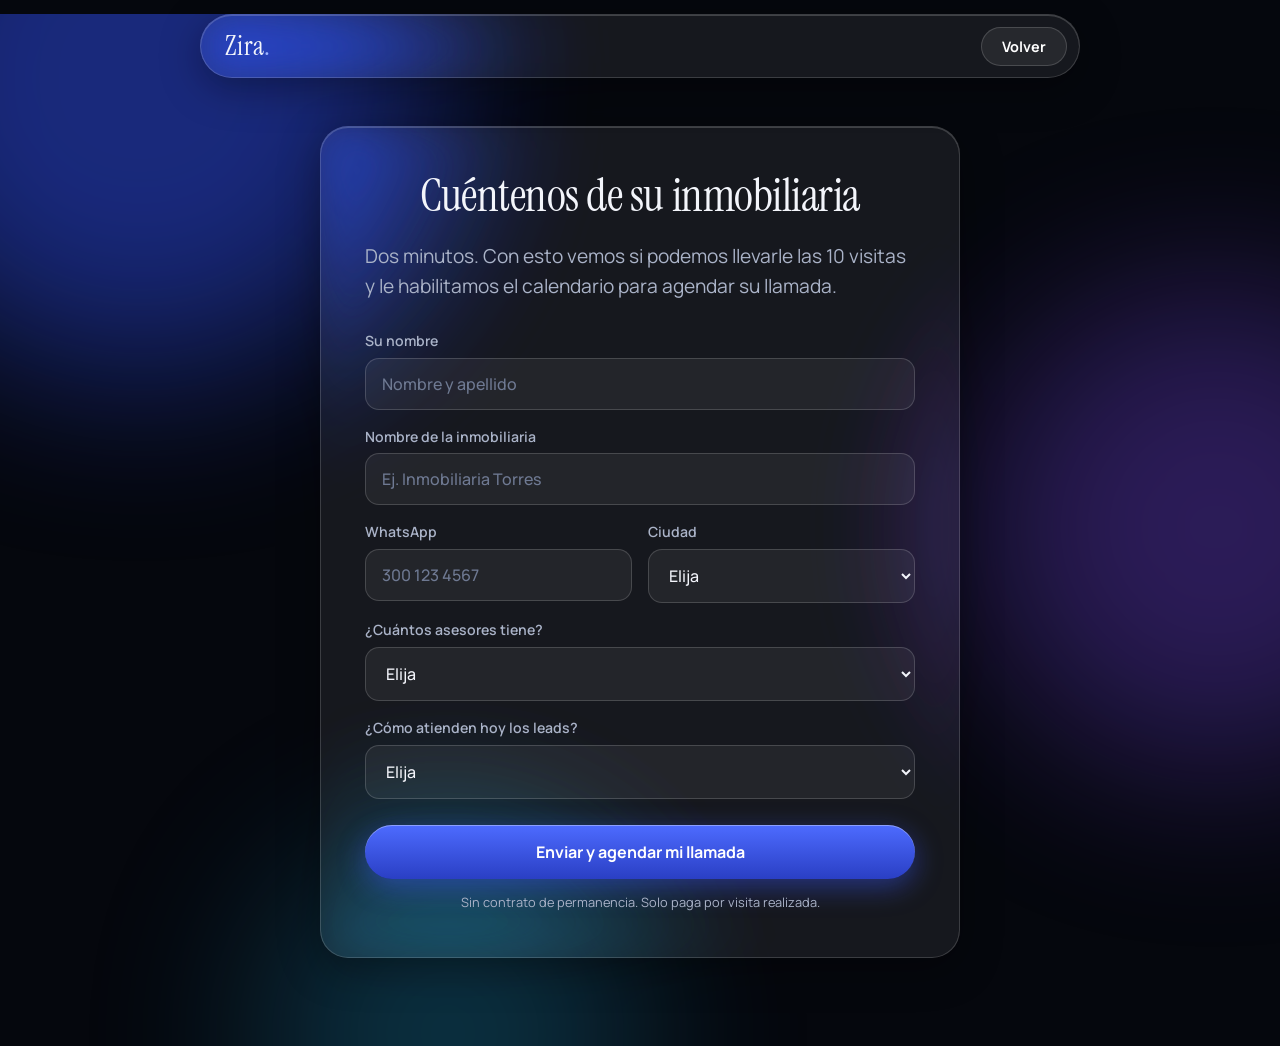
==== agendar.html @ 4b9cdc8d "Add files via upload" ====
<!DOCTYPE html>
<html lang="es">
<head>
<meta charset="utf-8">
<meta name="viewport" content="width=device-width, initial-scale=1, viewport-fit=cover">
<title>Aplicar — Zira</title>
<meta name="robots" content="noindex">
<link rel="preconnect" href="https://fonts.googleapis.com">
<link rel="preconnect" href="https://fonts.gstatic.com" crossorigin>
<link href="https://fonts.googleapis.com/css2?family=Instrument+Serif:ital@0;1&family=Manrope:wght@500;600;700&display=swap" rel="stylesheet">
<link rel="stylesheet" href="style.css">
<style>body{padding-bottom:40px}</style>
</head>
<body>
<div class="orbs" aria-hidden="true"><i></i><i></i><i></i></div>

<nav class="nav glass">
  <a class="logo" href="index.html">Zira<span>.</span></a>
  <a class="btn sm" href="index.html" style="background:var(--glass);box-shadow:none;border:1px solid var(--glass-b)">Volver</a>
</nav>

<main class="wrap" style="max-width:640px">
  <section class="formcard glass">
    <div id="formBox">
      <h1>Cuéntenos de su inmobiliaria</h1>
      <p class="sub">Dos minutos. Con esto vemos si podemos llevarle las 10 visitas y le habilitamos el calendario para agendar su llamada.</p>
      <form id="f" novalidate>
        <div class="field"><label for="nombre">Su nombre</label><input id="nombre" name="nombre" autocomplete="name" required placeholder="Nombre y apellido"></div>
        <div class="field"><label for="inmo">Nombre de la inmobiliaria</label><input id="inmo" name="inmobiliaria" required placeholder="Ej. Inmobiliaria Torres"></div>
        <div class="row">
          <div class="field"><label for="wa">WhatsApp</label><input id="wa" name="whatsapp" type="tel" inputmode="tel" autocomplete="tel" required placeholder="300 123 4567"></div>
          <div class="field"><label for="ciudad">Ciudad</label>
            <select id="ciudad" name="ciudad" required><option value="">Elija</option><option>Bogotá</option><option>Medellín</option><option>Cali</option><option>Bucaramanga</option><option>Barranquilla</option><option>Pereira</option><option>Otra</option></select></div>
        </div>
        <div class="field"><label for="asesores">¿Cuántos asesores tiene?</label>
          <select id="asesores" name="asesores" required><option value="">Elija</option><option>1 a 2</option><option>3 a 5</option><option>6 a 10</option><option>11 a 25</option><option>Más de 25</option></select></div>
        <div class="field"><label for="manejo">¿Cómo atienden hoy los leads?</label>
          <select id="manejo" name="manejo" required><option value="">Elija</option><option>Cada asesor desde su WhatsApp</option><option>Tenemos una persona que los atiende</option><option>Tenemos CRM y automatizaciones</option><option>Solo nos llegan por referidos</option></select></div>
        <input class="hp" name="web" tabindex="-1" autocomplete="off" aria-hidden="true">
        <button class="btn" id="send" type="submit">Enviar y agendar mi llamada</button>
        <p class="err" id="err"></p>
        <p class="note">Sin contrato de permanencia. Solo paga por visita realizada.</p>
      </form>
    </div>
    <div class="ok" id="ok">
      <h2>Listo, recibimos sus datos</h2>
      <p class="sub" style="margin-top:0">Le escribimos por WhatsApp en breve para confirmar su llamada.</p>
    </div>
  </section>
</main>

<script>
/* 2) CONFIGURA ESTAS DOS LÍNEAS (ver instrucciones en el chat):
   WEBHOOK_URL  = URL del "Inbound Webhook" de tu workflow en GoHighLevel
   CALENDAR_URL = link de tu calendario de GHL (opcional: si lo pones, redirige ahí al enviar) */
const WEBHOOK_URL  = "";
const CALENDAR_URL = "";

const f = document.getElementById('f'), err = document.getElementById('err'), btn = document.getElementById('send');
const showErr = m => { err.textContent = m; err.style.display = 'block'; };

f.addEventListener('submit', async e => {
  e.preventDefault(); err.style.display = 'none';
  if (f.web.value) return;                                   // anti-spam (campo oculto)
  const d = Object.fromEntries(new FormData(f)); delete d.web;
  if (Object.values(d).some(v => !String(v).trim())) return showErr('Complete todos los campos para continuar.');
  const tel = d.whatsapp.replace(/\D/g,'');
  if (tel.length < 10) return showErr('Revise su WhatsApp: debe tener 10 dígitos.');
  d.whatsapp = tel.length === 10 ? '+57' + tel : '+' + tel;
  if (!WEBHOOK_URL) return showErr('Falta configurar WEBHOOK_URL en agendar.html.');

  btn.disabled = true; btn.textContent = 'Enviando...';
  try {
    // no-cors + formulario: evita bloqueos del navegador con GHL; la respuesta no se puede leer
    await fetch(WEBHOOK_URL, {method:'POST', mode:'no-cors', body:new URLSearchParams({...d, fuente:'landing-zira'})});
    if (CALENDAR_URL) { document.body.classList.add('leaving'); setTimeout(() => location.href = CALENDAR_URL, 350); return; }
    document.getElementById('formBox').style.display = 'none';
    document.getElementById('ok').style.display = 'block';
  } catch (_) {
    btn.disabled = false; btn.textContent = 'Enviar y agendar mi llamada';
    showErr('No pudimos enviar sus datos. Revise su conexión e intente de nuevo.');
  }
});
</script>
</body>
</html>
---- style.css ----
:root{
  --bg:#05070d; --ink:#f3f5fb; --muted:#aab3c8; --accent:#9db4ff; --accent2:#5b7bff;
  --glass:rgba(255,255,255,.07); --glass-b:rgba(255,255,255,.16);
  --serif:'Instrument Serif',Georgia,serif; --sans:'Manrope',system-ui,sans-serif;
}
*{box-sizing:border-box;margin:0;padding:0}
html{scroll-behavior:smooth}
body{background:var(--bg);color:var(--ink);font-family:var(--sans);line-height:1.55;min-height:100vh;overflow-x:hidden;
  padding-bottom:calc(96px + env(safe-area-inset-bottom,0px));animation:pagein .6s ease both}
body.leaving{opacity:0;transform:translateY(-8px);transition:.35s ease}
@keyframes pagein{from{opacity:0;transform:translateY(10px)}to{opacity:1;transform:none}}

/* Fondo: orbes difuminados que dan profundidad al cristal */
.orbs{position:fixed;inset:0;z-index:-1;overflow:hidden;pointer-events:none}
.orbs i{position:absolute;border-radius:50%;filter:blur(90px);opacity:.55}
.orbs i:nth-child(1){width:46vmax;height:46vmax;background:#2a46d8;top:-18vmax;left:-12vmax;animation:drift 22s ease-in-out infinite alternate}
.orbs i:nth-child(2){width:38vmax;height:38vmax;background:#6a3fd1;top:30vh;right:-14vmax;opacity:.38;animation:drift 28s ease-in-out infinite alternate-reverse}
.orbs i:nth-child(3){width:30vmax;height:30vmax;background:#1c8fb8;bottom:-14vmax;left:20vw;opacity:.3;animation:drift 25s ease-in-out infinite alternate}
@keyframes drift{to{transform:translate(6vmax,5vmax) scale(1.12)}}

.glass{background:var(--glass);border:1px solid var(--glass-b);
  -webkit-backdrop-filter:blur(22px) saturate(160%);backdrop-filter:blur(22px) saturate(160%);
  box-shadow:0 10px 40px rgba(0,0,0,.35),inset 0 1px 0 rgba(255,255,255,.18)}

/* Nav estático */
.nav{position:sticky;top:max(14px,env(safe-area-inset-top,0px));z-index:50;margin:14px auto 0;width:min(92%,880px);
  display:flex;align-items:center;justify-content:space-between;padding:10px 12px 10px 24px;border-radius:999px}
.logo{font-family:var(--serif);font-size:1.7rem;letter-spacing:.01em;color:var(--ink);text-decoration:none}
.logo span{color:var(--accent)}

.btn{display:inline-flex;align-items:center;justify-content:center;gap:8px;border:0;cursor:pointer;text-decoration:none;
  font:700 1rem var(--sans);color:#fff;padding:14px 30px;border-radius:999px;
  background:linear-gradient(180deg,#4d6bff,#2a3fc4);box-shadow:0 8px 28px rgba(60,90,255,.45),inset 0 1px 0 rgba(255,255,255,.35);
  transition:transform .25s,box-shadow .25s}
.btn:hover{transform:translateY(-2px);box-shadow:0 12px 34px rgba(60,90,255,.6),inset 0 1px 0 rgba(255,255,255,.4)}
.btn.sm{padding:9px 20px;font-size:.9rem}
:focus-visible{outline:2px solid var(--accent);outline-offset:3px}

/* Hero */
.wrap{width:min(92%,900px);margin:0 auto}
.hero{text-align:center;padding:clamp(40px,8vw,84px) 0 clamp(28px,5vw,48px)}
.pill{display:inline-block;padding:8px 18px;border-radius:999px;font-size:.85rem;color:var(--muted);margin-bottom:26px}
.pill b{color:var(--ink);font-weight:600}
h1{font-family:var(--serif);font-weight:400;font-size:clamp(2.2rem,6.4vw,4.1rem);line-height:1.06;letter-spacing:-.01em}
h1 em{font-style:normal;color:var(--accent)}
.sub{font-size:clamp(1rem,2.4vw,1.2rem);color:var(--muted);max-width:620px;margin:22px auto 0}
.sub b{color:var(--ink);font-weight:600}
.mark{display:inline-block;margin-top:26px;font-family:var(--serif);font-style:italic;font-size:clamp(1.6rem,4.4vw,2.3rem);
  padding:6px 26px;border-radius:12px;transform:rotate(-1.5deg);
  background:rgba(60,90,255,.28);border:1px solid rgba(157,180,255,.45);-webkit-backdrop-filter:blur(12px);backdrop-filter:blur(12px)}

/* VSL */
.vsl{padding:clamp(8px,2vw,20px) 0 clamp(36px,6vw,64px)}
.frame{border-radius:26px;padding:10px}
.video{position:relative;aspect-ratio:16/9;border-radius:18px;overflow:hidden;background:#0b1020;display:grid;place-items:center}
.video iframe{position:absolute;inset:0;width:100%;height:100%;border:0}
.play{width:84px;height:84px;border-radius:50%;display:grid;place-items:center;cursor:pointer;border:1px solid var(--glass-b)}
.play::after{content:"";margin-left:6px;border-left:24px solid #fff;border-top:15px solid transparent;border-bottom:15px solid transparent}
.video small{position:absolute;bottom:14px;left:0;right:0;text-align:center;color:var(--muted);font-size:.85rem}
.cta-mid{text-align:center;margin-top:34px}

footer{text-align:center;padding:36px 0 20px;color:var(--muted);font-size:.85rem;border-top:1px solid rgba(255,255,255,.08)}
footer .logo{display:block;margin-bottom:8px}

/* Barra fija inferior */
.bar{position:fixed;left:0;right:0;bottom:0;z-index:60;display:flex;justify-content:center;
  padding:14px 16px calc(14px + env(safe-area-inset-bottom,0px));border-radius:0;border-width:1px 0 0;
  background:rgba(8,11,22,.55)}

/* Entrada por scroll */
.rv{opacity:0;transform:translateY(26px);filter:blur(6px);transition:opacity .9s cubic-bezier(.2,.7,.2,1),transform .9s cubic-bezier(.2,.7,.2,1),filter .9s}
.rv.in{opacity:1;transform:none;filter:none}

/* Formulario */
.formcard{border-radius:28px;padding:clamp(22px,5vw,44px);margin:clamp(24px,5vw,48px) 0}
.formcard h1{font-size:clamp(1.9rem,5vw,2.9rem);text-align:center}
.formcard p.sub{margin-bottom:28px}
.field{margin-bottom:16px;text-align:left}
label{display:block;font-size:.88rem;color:var(--muted);margin-bottom:6px;font-weight:600}
input,select{width:100%;padding:14px 16px;border-radius:14px;font:500 1rem var(--sans);color:var(--ink);
  background:rgba(255,255,255,.06);border:1px solid var(--glass-b);transition:border-color .2s,background .2s}
input::placeholder{color:#6f7a93}
input:focus,select:focus{outline:0;border-color:var(--accent);background:rgba(255,255,255,.1)}
select option{color:#111}
.row{display:grid;grid-template-columns:1fr 1fr;gap:16px}
.formcard .btn{width:100%;margin-top:10px;padding:16px}
.note{font-size:.8rem;color:var(--muted);text-align:center;margin-top:14px}
.err{color:#ff9fa8;font-size:.9rem;text-align:center;margin-top:12px;display:none}
.ok{display:none;text-align:center;padding:30px 0}
.ok h2{font-family:var(--serif);font-weight:400;font-size:2.2rem;margin-bottom:10px}
.hp{position:absolute;left:-9999px}

@media(max-width:560px){.row{grid-template-columns:1fr;gap:0}.nav{padding-left:18px}.play{width:68px;height:68px}}
@media(prefers-reduced-motion:reduce){*{animation:none!important;transition:none!important}.rv{opacity:1;transform:none;filter:none}}
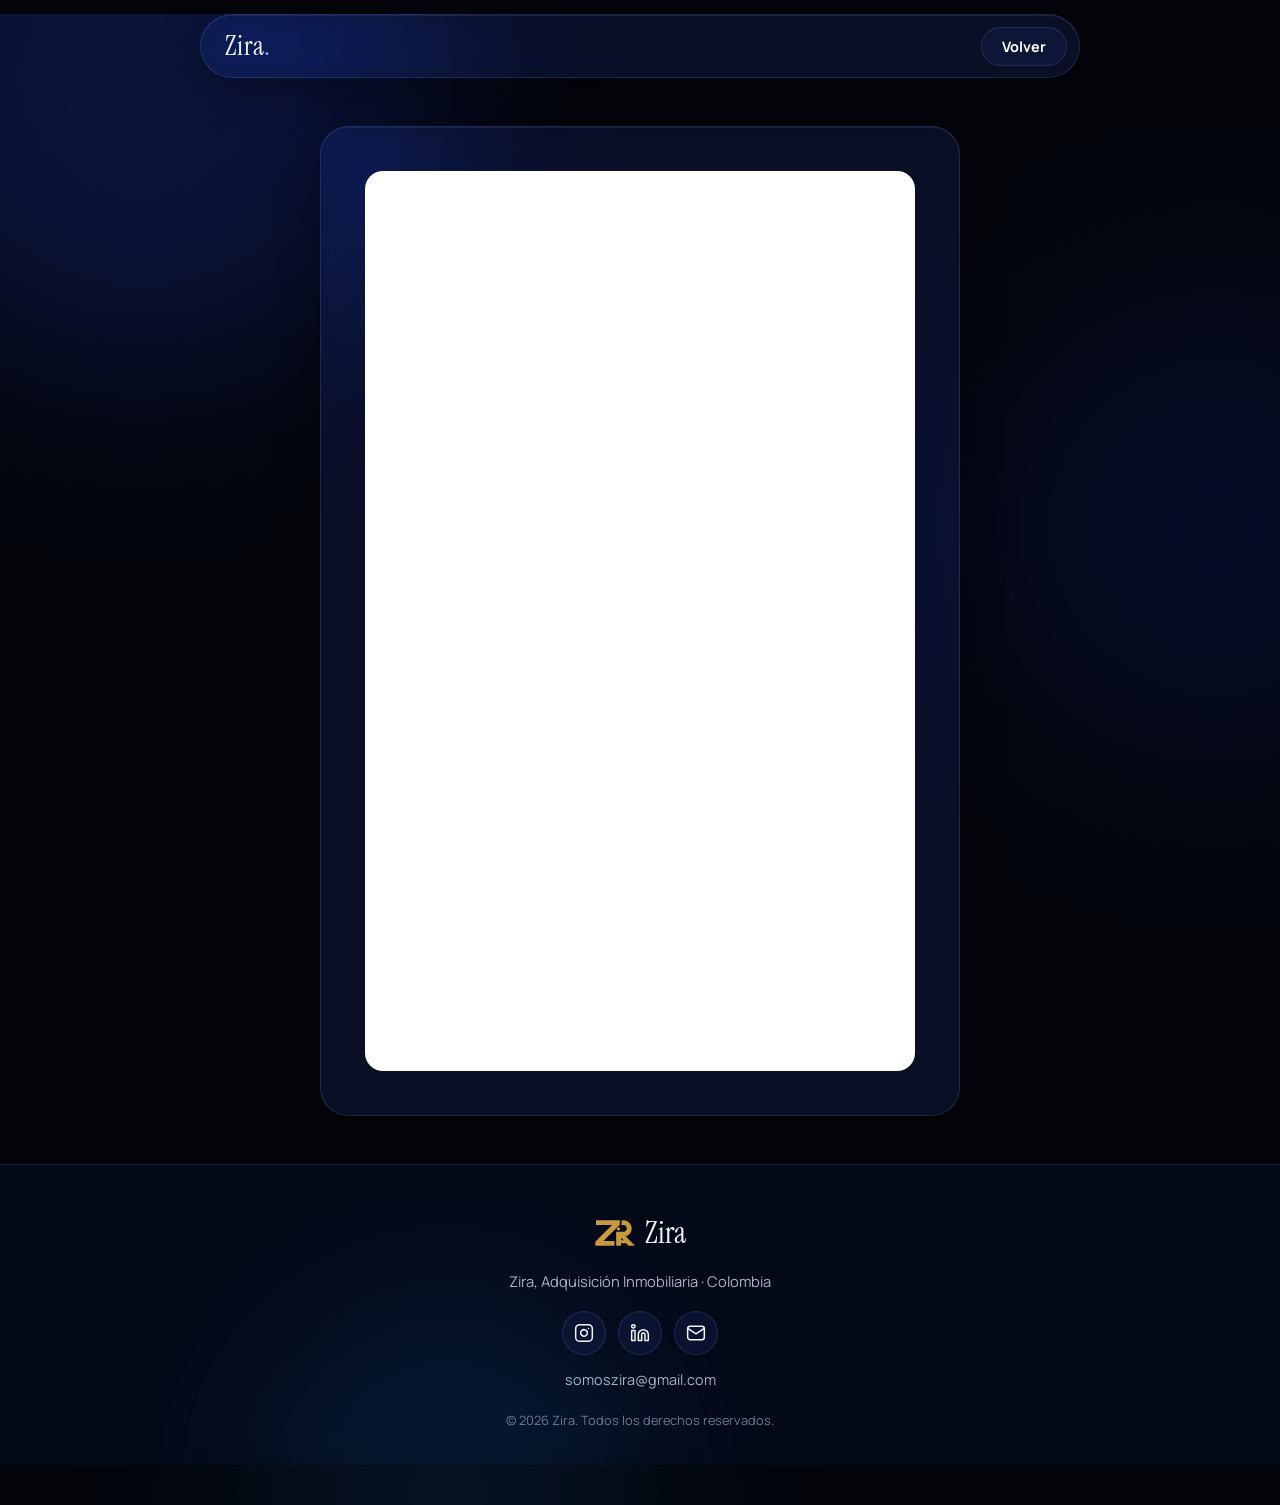
==== commit 76b0887e: "Add files via upload" ====
--- a/agendar.html
+++ b/agendar.html
@@ -21,8 +21,9 @@
 
 <main class="wrap" style="max-width:640px">
   <section class="formcard glass">
+    <div class="embed" id="embed"></div>
     <div id="formBox">
-      <h1>Cuéntenos de su inmobiliaria</h1>
+      <h1>Agenda tu consultoría gratuita</h1>
       <p class="sub">Dos minutos. Con esto vemos si podemos llevarle las 10 visitas y le habilitamos el calendario para agendar su llamada.</p>
       <form id="f" novalidate>
         <div class="field"><label for="nombre">Su nombre</label><input id="nombre" name="nombre" autocomplete="name" required placeholder="Nombre y apellido"></div>
@@ -49,13 +50,37 @@
   </section>
 </main>
 
+<footer class="foot">
+  <div class="wrap foot__in">
+    <a class="foot__brand" href="index.html" aria-label="Zira, inicio">
+      <svg width="40" height="26" viewBox="256.3982 286.37112 885.5441 577.79108" xmlns="http://www.w3.org/2000/svg" aria-hidden="true"><path fill="#C79A3E" d="m 263.21896,857.59775 c -0.87438,-0.87438 -1.64175,-21.37304 -1.70527,-45.55258 L 261.3982,768.08238 447.67611,582.96548 633.95403,397.84859 485.05155,397.44097 c -81.89636,-0.22419 -162.20959,-0.49033 -178.47386,-0.59143 l -29.57139,-0.1838 v -52.04565 -52.04564 l 264.36822,-0.60167 264.36821,-0.60166 v 50.72244 50.72245 l -72.73348,71.71334 C 693.00584,503.97169 611.3001,584.93076 551.44093,644.4384 l -108.83485,108.19571 122.47081,0.0356 122.47081,0.0356 -0.63669,52.63708 -0.63669,52.63707 -210.73279,0.60406 C 359.6385,858.9157 264.09334,858.47213 263.21896,857.59775 Z m 463.71082,0.0314 c -0.89167,-0.89168 -1.62123,-70.64085 -1.62123,-154.99816 0,-144.3519 0.24361,-153.39922 4.14,-153.75554 2.27699,-0.20823 42.46451,-0.48835 89.30559,-0.62249 l 85.1656,-0.24389 13.36145,-6.23325 c 27.47045,-12.81525 42.7456,-35.69246 44.2097,-66.2118 0.75453,-15.72842 0.0229,-19.97914 -5.59226,-32.49141 -7.19563,-16.034 -23.51844,-32.99853 -38.13154,-39.63064 -6.58703,-2.9895 -17.97576,-4.50329 -41.05303,-5.45676 l -31.9371,-1.31952 V 344.62004 292.5744 l 31.9371,0.1531 c 40.5178,0.19424 61.49227,4.78025 92.22203,20.1641 39.75341,19.90124 70.97791,53.82937 87.25891,94.81432 9.9137,24.9563 12.9854,45.15913 11.6007,76.2988 -1.969,44.28075 -16.3533,78.05733 -47.5335,111.61621 -17.7675,19.12291 -40.89595,35.7051 -60.67396,43.50086 -7.06296,2.78396 -13.67483,5.57662 -14.69304,6.20591 -1.52327,0.94143 71.5518,80.52097 172.7944,188.17505 10.589,11.25955 19.2527,21.63911 19.2527,23.06568 0,1.82076 -20.1643,2.59377 -67.6594,2.59377 h -67.6593 l -7.45198,-7.78301 c -4.0986,-4.28065 -15.83354,-16.52321 -26.07766,-27.20568 L 949.4683,804.7509 h -57.59104 -57.59104 l -0.6689,26.61425 -0.66891,26.61425 -52.1987,0.63551 c -28.70928,0.34954 -52.92825,-0.094 -53.81993,-0.98571 z M 863.55017,711.30531 c -13.97018,-14.96312 -26.30451,-27.20568 -27.40962,-27.20568 -1.10511,0 -2.00929,12.24256 -2.00929,27.20568 v 27.20568 h 27.40962 27.40962 z M 761.43452,516.21974 c -18.13763,-8.23352 -25.61145,-27.75309 -17.57906,-45.91165 6.09462,-13.7779 16.45286,-20.39305 31.95087,-20.40501 20.53122,-0.0158 35.45639,14.42993 35.45639,34.3175 0,13.75954 -6.99482,24.89331 -19.67822,31.32214 -12.73228,6.45361 -17.20355,6.55401 -30.14998,0.67702 z"/></svg>
+      <span>Zira</span>
+    </a>
+    <p class="foot__tag">Zira, Adquisición Inmobiliaria · Colombia</p>
+    <div class="foot__links">
+      <a href="https://www.instagram.com/ziraia.co/" aria-label="Instagram" target="_blank" rel="noopener"><svg width="20" height="20" viewBox="0 0 24 24" fill="none" stroke="currentColor" stroke-width="1.8" stroke-linecap="round" stroke-linejoin="round"><rect x="2" y="2" width="20" height="20" rx="5"/><path d="M16 11.37A4 4 0 1 1 12.63 8 4 4 0 0 1 16 11.37z"/><line x1="17.5" y1="6.5" x2="17.51" y2="6.5"/></svg></a>
+      <a href="https://www.linkedin.com/company/zira-ia/posts/?viewAsMember=true" aria-label="LinkedIn" target="_blank" rel="noopener"><svg width="20" height="20" viewBox="0 0 24 24" fill="none" stroke="currentColor" stroke-width="1.8" stroke-linecap="round" stroke-linejoin="round"><path d="M16 8a6 6 0 0 1 6 6v7h-4v-7a2 2 0 0 0-2-2 2 2 0 0 0-2 2v7h-4v-7a6 6 0 0 1 6-6z"/><rect x="2" y="9" width="4" height="12"/><circle cx="4" cy="4" r="2"/></svg></a>
+      <a href="mailto:somoszira@gmail.com" aria-label="Correo"><svg width="20" height="20" viewBox="0 0 24 24" fill="none" stroke="currentColor" stroke-width="1.8" stroke-linecap="round" stroke-linejoin="round"><rect x="2" y="4" width="20" height="16" rx="3"/><path d="m3 7 9 6 9-6"/></svg></a>
+    </div>
+    <a class="foot__mail" href="mailto:somoszira@gmail.com">somoszira@gmail.com</a>
+    <span class="foot__copy">© 2026 Zira. Todos los derechos reservados.</span>
+  </div>
+</footer>
+
 <script>
 /* 2) CONFIGURA ESTAS DOS LÍNEAS (ver instrucciones en el chat):
    WEBHOOK_URL  = URL del "Inbound Webhook" de tu workflow en GoHighLevel
    CALENDAR_URL = link de tu calendario de GHL (opcional: si lo pones, redirige ahí al enviar) */
+/* FORM_URL = tu link de formulario o calendario de GHL (el que ya tenías). Si lo pones, reemplaza el formulario de abajo */
+const FORM_URL = "https://api.leadconnectorhq.com/widget/booking/DoBB1gFPrIoMl0H1aOec";
 const WEBHOOK_URL  = "";
 const CALENDAR_URL = "";
 
+if (FORM_URL) {
+  document.getElementById('formBox').style.display='none';
+  const e=document.getElementById('embed'); e.style.display='block';
+  e.innerHTML='<iframe id="ghlcal" scrolling="no" src="'+FORM_URL+'" title="Agenda tu consultoría gratuita" loading="lazy"></iframe>';
+}
 const f = document.getElementById('f'), err = document.getElementById('err'), btn = document.getElementById('send');
 const showErr = m => { err.textContent = m; err.style.display = 'block'; };
 
@@ -82,5 +107,6 @@
   }
 });
 </script>
+<script src="https://link.msgsndr.com/js/form_embed.js"></script>
 </body>
 </html>
--- a/style.css
+++ b/style.css
@@ -1,6 +1,6 @@
 :root{
-  --bg:#05070d; --ink:#f3f5fb; --muted:#aab3c8; --accent:#9db4ff; --accent2:#5b7bff;
-  --glass:rgba(255,255,255,.07); --glass-b:rgba(255,255,255,.16);
+  --bg:#03050b; --ink:#f3f5fb; --muted:#aab3c8; --accent:#8ea6e8; --accent2:#3a55b0;
+  --glass:rgba(22,36,84,.38); --glass-b:rgba(130,160,235,.16);
   --serif:'Instrument Serif',Georgia,serif; --sans:'Manrope',system-ui,sans-serif;
 }
 *{box-sizing:border-box;margin:0;padding:0}
@@ -12,15 +12,15 @@
 
 /* Fondo: orbes difuminados que dan profundidad al cristal */
 .orbs{position:fixed;inset:0;z-index:-1;overflow:hidden;pointer-events:none}
-.orbs i{position:absolute;border-radius:50%;filter:blur(90px);opacity:.55}
-.orbs i:nth-child(1){width:46vmax;height:46vmax;background:#2a46d8;top:-18vmax;left:-12vmax;animation:drift 22s ease-in-out infinite alternate}
-.orbs i:nth-child(2){width:38vmax;height:38vmax;background:#6a3fd1;top:30vh;right:-14vmax;opacity:.38;animation:drift 28s ease-in-out infinite alternate-reverse}
-.orbs i:nth-child(3){width:30vmax;height:30vmax;background:#1c8fb8;bottom:-14vmax;left:20vw;opacity:.3;animation:drift 25s ease-in-out infinite alternate}
+.orbs i{position:absolute;border-radius:50%;filter:blur(100px);opacity:.5}
+.orbs i:nth-child(1){width:46vmax;height:46vmax;background:#14246b;top:-18vmax;left:-12vmax;animation:drift 22s ease-in-out infinite alternate}
+.orbs i:nth-child(2){width:38vmax;height:38vmax;background:#0f1a52;top:30vh;right:-14vmax;opacity:.38;animation:drift 28s ease-in-out infinite alternate-reverse}
+.orbs i:nth-child(3){width:30vmax;height:30vmax;background:#0e3a66;bottom:-14vmax;left:20vw;opacity:.3;animation:drift 25s ease-in-out infinite alternate}
 @keyframes drift{to{transform:translate(6vmax,5vmax) scale(1.12)}}
 
 .glass{background:var(--glass);border:1px solid var(--glass-b);
   -webkit-backdrop-filter:blur(22px) saturate(160%);backdrop-filter:blur(22px) saturate(160%);
-  box-shadow:0 10px 40px rgba(0,0,0,.35),inset 0 1px 0 rgba(255,255,255,.18)}
+  box-shadow:0 10px 40px rgba(0,0,0,.35),inset 0 1px 0 rgba(160,185,255,.10)}
 
 /* Nav estático */
 .nav{position:sticky;top:max(14px,env(safe-area-inset-top,0px));z-index:50;margin:14px auto 0;width:min(92%,880px);
@@ -30,9 +30,9 @@
 
 .btn{display:inline-flex;align-items:center;justify-content:center;gap:8px;border:0;cursor:pointer;text-decoration:none;
   font:700 1rem var(--sans);color:#fff;padding:14px 30px;border-radius:999px;
-  background:linear-gradient(180deg,#4d6bff,#2a3fc4);box-shadow:0 8px 28px rgba(60,90,255,.45),inset 0 1px 0 rgba(255,255,255,.35);
+  background:linear-gradient(180deg,#2c45a8,#16256e);box-shadow:0 8px 26px rgba(20,40,130,.55),inset 0 1px 0 rgba(255,255,255,.18);
   transition:transform .25s,box-shadow .25s}
-.btn:hover{transform:translateY(-2px);box-shadow:0 12px 34px rgba(60,90,255,.6),inset 0 1px 0 rgba(255,255,255,.4)}
+.btn:hover{transform:translateY(-2px);box-shadow:0 12px 32px rgba(30,55,170,.65),inset 0 1px 0 rgba(255,255,255,.22)}
 .btn.sm{padding:9px 20px;font-size:.9rem}
 :focus-visible{outline:2px solid var(--accent);outline-offset:3px}
 
@@ -47,25 +47,23 @@
 .sub b{color:var(--ink);font-weight:600}
 .mark{display:inline-block;margin-top:26px;font-family:var(--serif);font-style:italic;font-size:clamp(1.6rem,4.4vw,2.3rem);
   padding:6px 26px;border-radius:12px;transform:rotate(-1.5deg);
-  background:rgba(60,90,255,.28);border:1px solid rgba(157,180,255,.45);-webkit-backdrop-filter:blur(12px);backdrop-filter:blur(12px)}
+  background:rgba(34,58,150,.38);border:1px solid rgba(142,166,232,.35);-webkit-backdrop-filter:blur(12px);backdrop-filter:blur(12px)}
 
 /* VSL */
 .vsl{padding:clamp(8px,2vw,20px) 0 clamp(36px,6vw,64px)}
 .frame{border-radius:26px;padding:10px}
-.video{position:relative;aspect-ratio:16/9;border-radius:18px;overflow:hidden;background:#0b1020;display:grid;place-items:center}
+.video{position:relative;aspect-ratio:16/9;border-radius:18px;overflow:hidden;background:#070b1a;display:grid;place-items:center}
 .video iframe{position:absolute;inset:0;width:100%;height:100%;border:0}
 .play{width:84px;height:84px;border-radius:50%;display:grid;place-items:center;cursor:pointer;border:1px solid var(--glass-b)}
 .play::after{content:"";margin-left:6px;border-left:24px solid #fff;border-top:15px solid transparent;border-bottom:15px solid transparent}
 .video small{position:absolute;bottom:14px;left:0;right:0;text-align:center;color:var(--muted);font-size:.85rem}
 .cta-mid{text-align:center;margin-top:34px}
 
-footer{text-align:center;padding:36px 0 20px;color:var(--muted);font-size:.85rem;border-top:1px solid rgba(255,255,255,.08)}
-footer .logo{display:block;margin-bottom:8px}
 
 /* Barra fija inferior */
 .bar{position:fixed;left:0;right:0;bottom:0;z-index:60;display:flex;justify-content:center;
   padding:14px 16px calc(14px + env(safe-area-inset-bottom,0px));border-radius:0;border-width:1px 0 0;
-  background:rgba(8,11,22,.55)}
+  background:rgba(4,7,18,.7)}
 
 /* Entrada por scroll */
 .rv{opacity:0;transform:translateY(26px);filter:blur(6px);transition:opacity .9s cubic-bezier(.2,.7,.2,1),transform .9s cubic-bezier(.2,.7,.2,1),filter .9s}
@@ -92,3 +90,19 @@
 
 @media(max-width:560px){.row{grid-template-columns:1fr;gap:0}.nav{padding-left:18px}.play{width:68px;height:68px}}
 @media(prefers-reduced-motion:reduce){*{animation:none!important;transition:none!important}.rv{opacity:1;transform:none;filter:none}}
+
+.guar{margin:34px auto 0;max-width:680px;border-radius:22px;padding:22px 26px;text-align:center}
+.guar strong{display:block;font-family:var(--serif);font-weight:400;font-size:clamp(1.3rem,3.4vw,1.7rem);margin-bottom:6px}
+.guar p{color:var(--muted);font-size:.98rem}.guar p b{color:var(--ink)}
+.embed{border-radius:18px;overflow:hidden;background:#fff;display:none}
+.embed iframe{width:100%;height:900px;border:0;display:block}
+
+.foot{margin-top:clamp(20px,5vw,48px);border-top:1px solid var(--glass-b);background:rgba(10,18,48,.35);-webkit-backdrop-filter:blur(18px);backdrop-filter:blur(18px)}
+.foot__in{display:flex;flex-direction:column;align-items:center;gap:14px;padding:44px 0 34px;text-align:center}
+.foot__brand{display:inline-flex;align-items:center;gap:10px;color:var(--ink);text-decoration:none;font-family:var(--serif);font-size:1.9rem}
+.foot__tag{color:var(--muted);font-size:.92rem}
+.foot__links{display:flex;gap:12px;margin-top:4px}
+.foot__links a{width:44px;height:44px;border-radius:50%;display:grid;place-items:center;color:var(--ink);border:1px solid var(--glass-b);background:var(--glass);transition:transform .25s,border-color .25s,color .25s}
+.foot__links a:hover{transform:translateY(-3px);border-color:var(--accent);color:var(--accent)}
+.foot__mail{color:var(--muted);font-size:.9rem;text-decoration:none}.foot__mail:hover{color:var(--ink)}
+.foot__copy{color:#6f7a93;font-size:.8rem;margin-top:6px}
